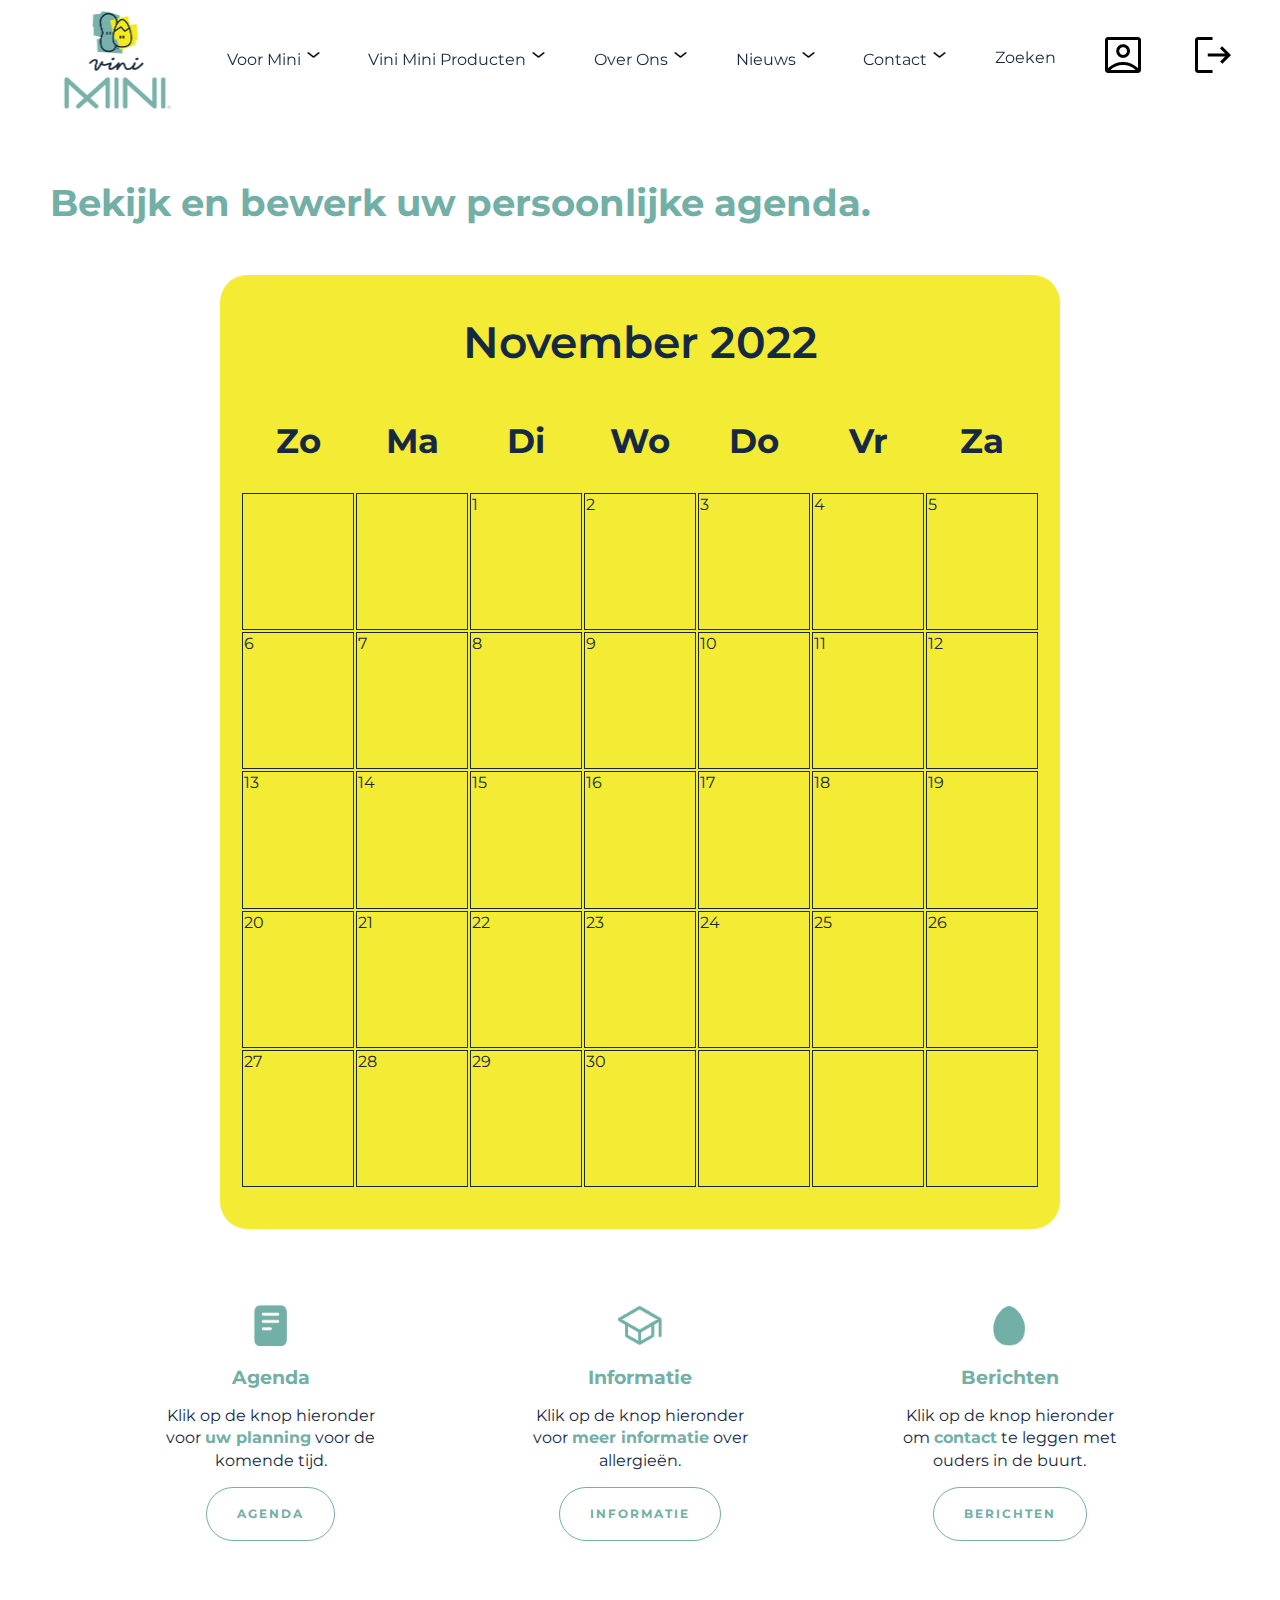
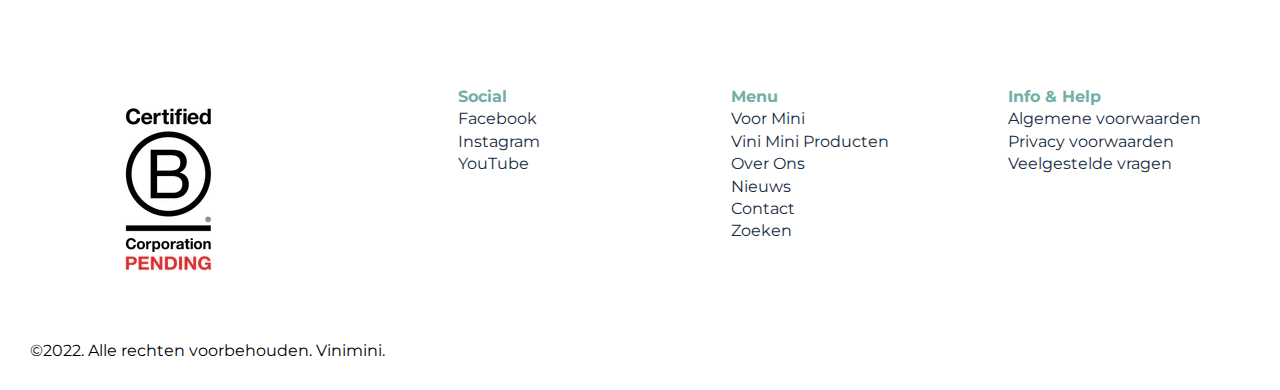
==== agenda.html @ 2e6f6006 "pagina's aan elkaar gelinkt" ====
<!DOCTYPE html>
<html lang="en">
<head>
    <meta charset="UTF-8">
    <meta name="viewport" content="width=device-width, initial-scale=1.0">
    <link rel="preconnect" href="https://fonts.googleapis.com">
    <link rel="preconnect" href="https://fonts.gstatic.com" crossorigin>
    <link href="https://fonts.googleapis.com/css2?family=Montserrat:wght@500&display=swap" rel="stylesheet">
    <link rel="stylesheet" href="styles/style.css">
    <title>Vini Mini Persoonlijke Omgeving</title>
</head>
<body>
    <header>
            <nav>
                <ul>
                    <li><a href=""><img class="shopping-cart" alt="winkelwagen" src="assets/winkelwagen.png"></a></li>
                    <li><a href="index.html"><img class="Logo-ViniMini" alt="Logo-ViniMini" src="assets/LogoViniMini.webp"></a></li>
                    <li><a href=""><img src="assets/account.png" alt="account"></a></li>
                    <li><a href=""><img src="assets/logout.png" alt="uitloggen"></a></li>
                    <li><a href="">Voor Mini<img alt="uitklap-menu" class="nav-arrow"src="assets/pijltje.webp"></a></li>
                    <li><a href="">Vini Mini Producten<img alt="uitklap-menu" class="nav-arrow"src="assets/pijltje.webp"></a></li>
                    <li><a href="">Over Ons<img alt="uitklap-menu" class="nav-arrow"src="assets/pijltje.webp"></a></li>
                    <li><a href="">Nieuws<img alt="uitklap-menu" class="nav-arrow"src="assets/pijltje.webp"></a></li>
                    <li><a href="">Contact<img alt="uitklap-menu" class="nav-arrow"src="assets/pijltje.webp"></a></li>
                    <li><a href="">Zoeken</a></li>
                    <li><a href=""><img alt="account" src="assets/account.png"></a></li>
                    <li><a href=""><img alt="uitloggen" src="assets/logout.png"></a></li>
                </ul>
            </nav>
            
    </header>
    <main>
    <div id="desktop-welcome-agenda">    
        <h1 class="welcome-message-agenda">Bekijk en bewerk uw persoonlijke agenda.</h1>
    </div>  

    <!-- Kalender -->
    <div class="flexbox-calender">
    <section class="calender">
        <h2 class="month">November 2022</h2>
        <table>
            <tr>
                <th>Zo</th>
                <th>Ma</th>
                <th>Di</th>
                <th>Wo</th>
                <th>Do</th>
                <th>Vr</th>
                <th>Za</th>
            </tr>
            <tr>
                <td></td>
                <td></td>
                <td>1</td>
                <td>2</td>
                <td>3</td>
                <td>4</td>
                <td>5</td>
            </tr>
            <tr>
                <td>6</td>
                <td>7</td>
                <td>8</td>
                <td>9</td>
                <td>10</td>
                <td>11</td>
                <td>12</td>
            </tr>
            <tr>
                <td>13</td>
                <td>14</td>
                <td>15</td>
                <td>16</td>
                <td>17</td>
                <td>18</td>
                <td>19</td>
            </tr>
            <tr>
                <td>20</td>
                <td>21</td>
                <td>22</td>
                <td>23</td>
                <td>24</td>
                <td>25</td>
                <td>26</td>
            </tr>
            <tr>
                <td>27</td>
                <td>28</td>
                <td>29</td>
                <td>30</td>
                <td></td>
                <td></td>
                <td></td>
            </tr>
        </table>


        <!-- <ul>
            <li>Geef vandaag pindapoeder aan uw kind.</li>
        </ul> -->
    </section>
    </div>
    
    
       <!--informatieknoppen  -->
        <section class="buttons">
            <ul class="flex-lists">
                <li><img alt="afbeelding-kalender" class="img-info" src="assets/Kalender.png"></li>
                <li><h3>Agenda</h3></li>
                <li class="description">Klik op de knop hieronder voor <strong>uw planning</strong> voor de komende tijd.</li>
                <li><button onclick="window.location.href='agenda.html';">AGENDA</button></li>
            </ul>
            <ul class="flex-lists">
                <li><img alt="afbeelding-afstudeerhoedje" class="img-info" src="assets/Informatie.png"></li>
                <li><h3>Informatie</h3></li>
                <li class="description">Klik op de knop hieronder voor <strong>meer informatie</strong> over allergieën.</li>
                <li><button>INFORMATIE</button></li>
            </ul>
            <ul class="flex-lists">
                <li><img alt="afbeelding-ei" class="img-info" src="assets/ei.png"></li>
                <li><h3>Berichten</h3></li>
                <li class="description">Klik op de knop hieronder om <strong>contact</strong> te leggen met ouders in de buurt.</li>
                <li><button>BERICHTEN</button></li>
            </ul>
        </section>
    </main>
    <footer>
    <div id="footer-flexbox">   
        <img alt="Certified-B-Corporation-Pending" id="certified-B" src="assets/Certified_B_Corporation_PENDING-MED_120x200.webp">
        <!-- Al deze listitems moeten nog links worden -->
        <ul class="footer-ul">
            <li><h4>Social</h4></li>
            <li>Facebook</li>
            <li>Instagram</li>
            <li>YouTube</li>
        </ul>
        <ul class="footer-ul">
            <li><h4>Menu</h4></li>
            <li>Voor Mini</li>
            <li>Vini Mini Producten</li>
            <li>Over Ons</li>
            <li>Nieuws</li>
            <li>Contact</li>
            <li>Zoeken</li>
        </ul>
        <ul class="footer-ul">
            <li><h4>Info & Help</h4></li>
            <li>Algemene voorwaarden</li>
            <li>Privacy voorwaarden</li>
            <li>Veelgestelde vragen</li>
        </ul>
    </div> 
        <p>&copy;2022. Alle rechten voorbehouden. Vinimini.</p>
    </footer>
</body>

</html>
---- styles/style.css ----
* {
    box-sizing: border-box;
    font-family: Montserrat,sans-serif;
    margin:0px;
}
:root{
    --lichtblauw:#72AFA6;
    --donkerblauw:#152a42;
    --geel:#F4EB34;
}

/* header */
nav {
    position:fixed;
    width:100%;
    height:120px;
    background: rgba(255, 255, 255, 0.97);
    top:0px;
    left:0px; 
    z-index:1;
}
nav a{
    text-decoration: none;
}
.Logo-ViniMini {
    width:141.5px;
    height:100px;
    margin-top:10px;
}
.shopping-cart{
    width:45px;
}

/* Navigatie */
nav ul li:nth-child(4){
    display:none;
}
nav ul li:nth-child(5){
    display:none;
}
nav ul li:nth-child(6){
    display:none;
}
nav ul li:nth-child(7){
    display:none;
}
nav ul li:nth-child(8){
    display:none;
}
nav ul li:nth-child(9){
    display:none;
}
nav ul li:nth-child(10){
    display:none;
}
nav ul li:nth-child(11){
    display:none;
}
nav > ul {
    list-style: none;
    display:flex;
    justify-content: space-evenly;
    align-items: center;
    margin-left:-40px;  
}

/* welkomstbericht index*/
h1 {
    font-family: Montserrat;
    font-size: 2.3em;
    font-weight: 700;
    color: var(--lichtblauw);
}
.welcome-message{
    position:relative;
    margin-top: 150px;
}

/* welkomstbericht agenda*/

.welcome-message-agenda{
    position:relative;
    margin-top: 150px;
}

/* notificatieblok */
h2{
    font-family: Montserrat;
    font-size: 1.4em;
    font-weight: 600;
    color: var(--donkerblauw);
}
li{
    font-family: Montserrat;
    font-size: 1em;
    font-weight: 400;
    color: var(--donkerblauw);
    line-height: 1.4em;
}
main{
    margin: 20px;
}
.notification{
    width: 100%;
    height: 200px;
    border-radius:27.5px;
    margin-top: 20px;
    margin-bottom:60px;
    background-color: var(--geel);
    display:flex;
    flex-direction:column;
    row-gap: 35px
}

.notification > h2{
    margin-top:30px;
    margin-left: 15px;
}

/* kalender */

.calender{
    background-color: var(--geel);
    border-radius:27.5px;
    margin-top:20px;
    margin-bottom:20px;
    padding: 10px;
    display:flex;
    flex-direction:column;
    align-items:center; 
}
.month{
    color:var(--donkerblauw);
    font-size:24px;
    margin:0px;
}
th{
    font-size: 16px;
    color:var(--donkerblauw);
    width: 50px;
    height:50px;
}
td{
    vertical-align: text-top;
    color:var(--donkerblauw);
}

.calender > table{
    width:270px;
    height:270px;
    margin-bottom:20px;
}
tr > td {
    border:1px solid var(--donkerblauw);;
}

/* buttons/links */

h3{
   color: var(--lichtblauw);
}
.flex-lists{
    text-align:center;
}
.description{
    max-width: 238px;
    margin:auto;
}
.buttons{
    margin-bottom: 130px;
}
.buttons > ul{
    list-style: none;
    margin-left:-40px;
    margin-top:10px;
}
.img-info{
    /* width:42px; */
    height:42px;
}
.buttons > ul > li{
    margin-top:15px;
    margin-bottom:15px;
}
/* de woorden in strong moeten linkjes worden */
strong{
    color: var(--lichtblauw);
}
button{
    border: 1px solid #72afa6;
    background-color: white;
    display:flex;
    justify-content:center;
    font-weight: 700;
    border-radius: 27.5px;
    color:var(--lichtblauw);
    letter-spacing: 2px;
    font-size: 12px;
    line-height: 22px;
    padding: 15px 30px;
    margin:auto;
}
button:hover{
    background-color:var(--lichtblauw);
    color:white;
}
/* button kleur is niet accessible */

/* footer */

h4{
    color: var(--lichtblauw);
}
#certified-B{
    padding:0px 30px;
    margin-right: 80px;
    margin-bottom: 25px;
}
.footer-ul{
    list-style: none;
    min-width: 195px;
    margin-bottom: 25px;
}
footer > p{
    padding: 30px;
}

@media screen and (min-width: 845px){

   /* Infobuttons */
    .buttons{
        display:flex;
        justify-content: space-evenly;
     }

    /* footer */
     #footer-flexbox{
        display: flex;
        justify-content: space-evenly;
    } 

    /* kalender */

.flexbox-calender{
    display:flex;
    flex-direction:column;
    align-items:center;
    
}
.calender{
    background-color: var(--geel);
    border-radius:27.5px;
    margin-top:50px;
    margin-bottom:50px;
    padding: 20px;
}
.month{
    color:var(--donkerblauw);
    font-size:44px;
    margin:20px;
}
th{
    font-size: 34px;
    color:var(--donkerblauw);
    width: 100px;
    height:100px;
}
td{
    vertical-align: text-top;
    color:var(--donkerblauw);
}
td:hover{
    background-color: #FAF6A8;
    cursor:crosshair;
}

.calender > table{
    width:800px;
    height:800px;
    margin-bottom:20px;
    /* border:1px solid var(--donkerblauw);; */
}
tr > td {
    border:1px solid var(--donkerblauw);;
}
}  

@media screen and (min-width: 975px){
    
    /* header */
nav > ul > li > a{
    color:var(--donkerblauw);
}

/* Navigatie */
.nav-arrow{
    width:25px;
    height:19.2px;
}
nav ul li:nth-child(1){
    display:none;
}
nav ul li:nth-child(3){
    display:none;
}
nav ul li:nth-child(4){
    display:none;
}
nav ul li:nth-child(5){
    display:block;
}
nav ul li:nth-child(6){
    display:block;
}
nav ul li:nth-child(7){
    display:block;
}
nav ul li:nth-child(8){
    display:block;
}
nav ul li:nth-child(9){
    display:block;
}
nav ul li:nth-child(10){
    display:block;
}
nav ul li:nth-child(11){
    display:block;
}
nav ul li:nth-child(12){
    display:block;
}

/* welkomstbericht index*/
#desktop-welcome{
    display:flex;
    margin-top: 180px;
}
.welcome-message{
    position:relative;
    margin-top: 0px;
    margin-left: 30px;
    width:50%;
}

/* welkomstbericht agenda*/

#desktop-welcome-agenda{
    display:flex;
    margin-top: 180px;
}
.welcome-message-agenda{
    position:relative;
    margin-top: 0px;
    margin-left: 30px;
    width:100%;
}

/* notificatieblok */

.notification{
    width: 50%;
    height: 200px;
    border-radius:27.5px;
    margin-top: 0px;
    margin-bottom:60px;
    background-color: var(--geel);
    display:flex;
    flex-direction:column;
    row-gap: 35px
}
}
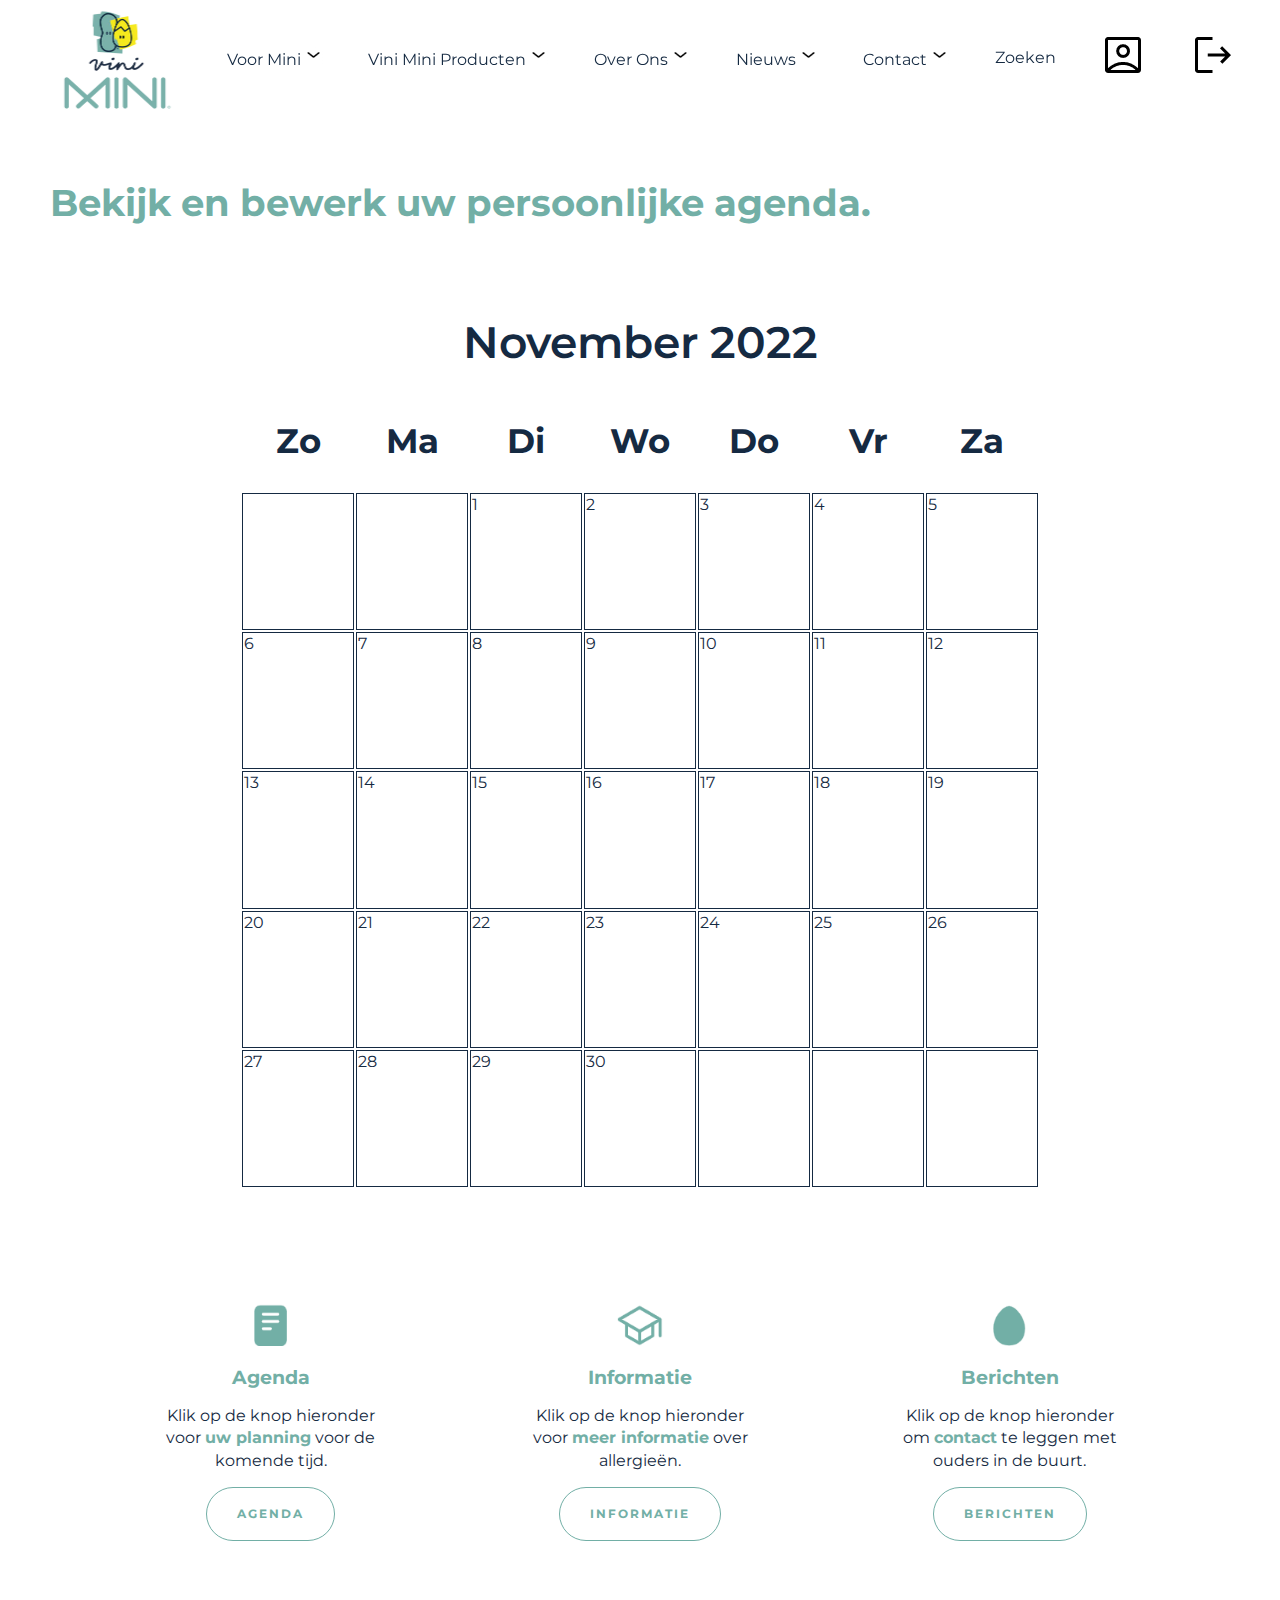
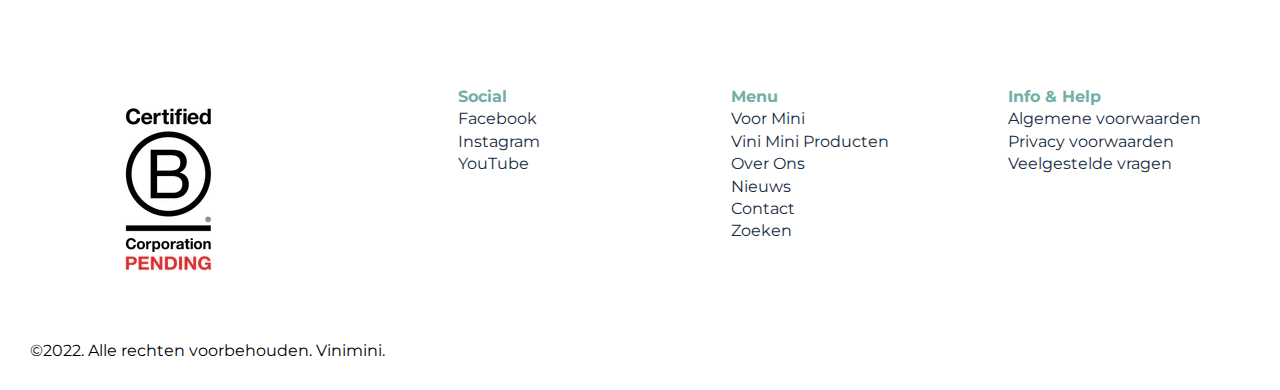
==== commit 81128034: "lang 'en', transition-duration" ====
--- a/agenda.html
+++ b/agenda.html
@@ -1,5 +1,5 @@
 <!DOCTYPE html>
-<html lang="en">
+<html lang="nl">
 <head>
     <meta charset="UTF-8">
     <meta name="viewport" content="width=device-width, initial-scale=1.0">
--- a/styles/style.css
+++ b/styles/style.css
@@ -120,7 +120,7 @@
 /* kalender */
 
 .calender{
-    background-color: var(--geel);
+    background-color: white;
     border-radius:27.5px;
     margin-top:20px;
     margin-bottom:20px;
@@ -199,6 +199,7 @@
     line-height: 22px;
     padding: 15px 30px;
     margin:auto;
+    transition-duration: 300ms;
 }
 button:hover{
     background-color:var(--lichtblauw);
@@ -248,7 +249,7 @@
     
 }
 .calender{
-    background-color: var(--geel);
+    background-color: white;
     border-radius:27.5px;
     margin-top:50px;
     margin-bottom:50px;
@@ -256,6 +257,7 @@
 }
 .month{
     color:var(--donkerblauw);
+    /* background-color: var(--lichtblauw); */
     font-size:44px;
     margin:20px;
 }
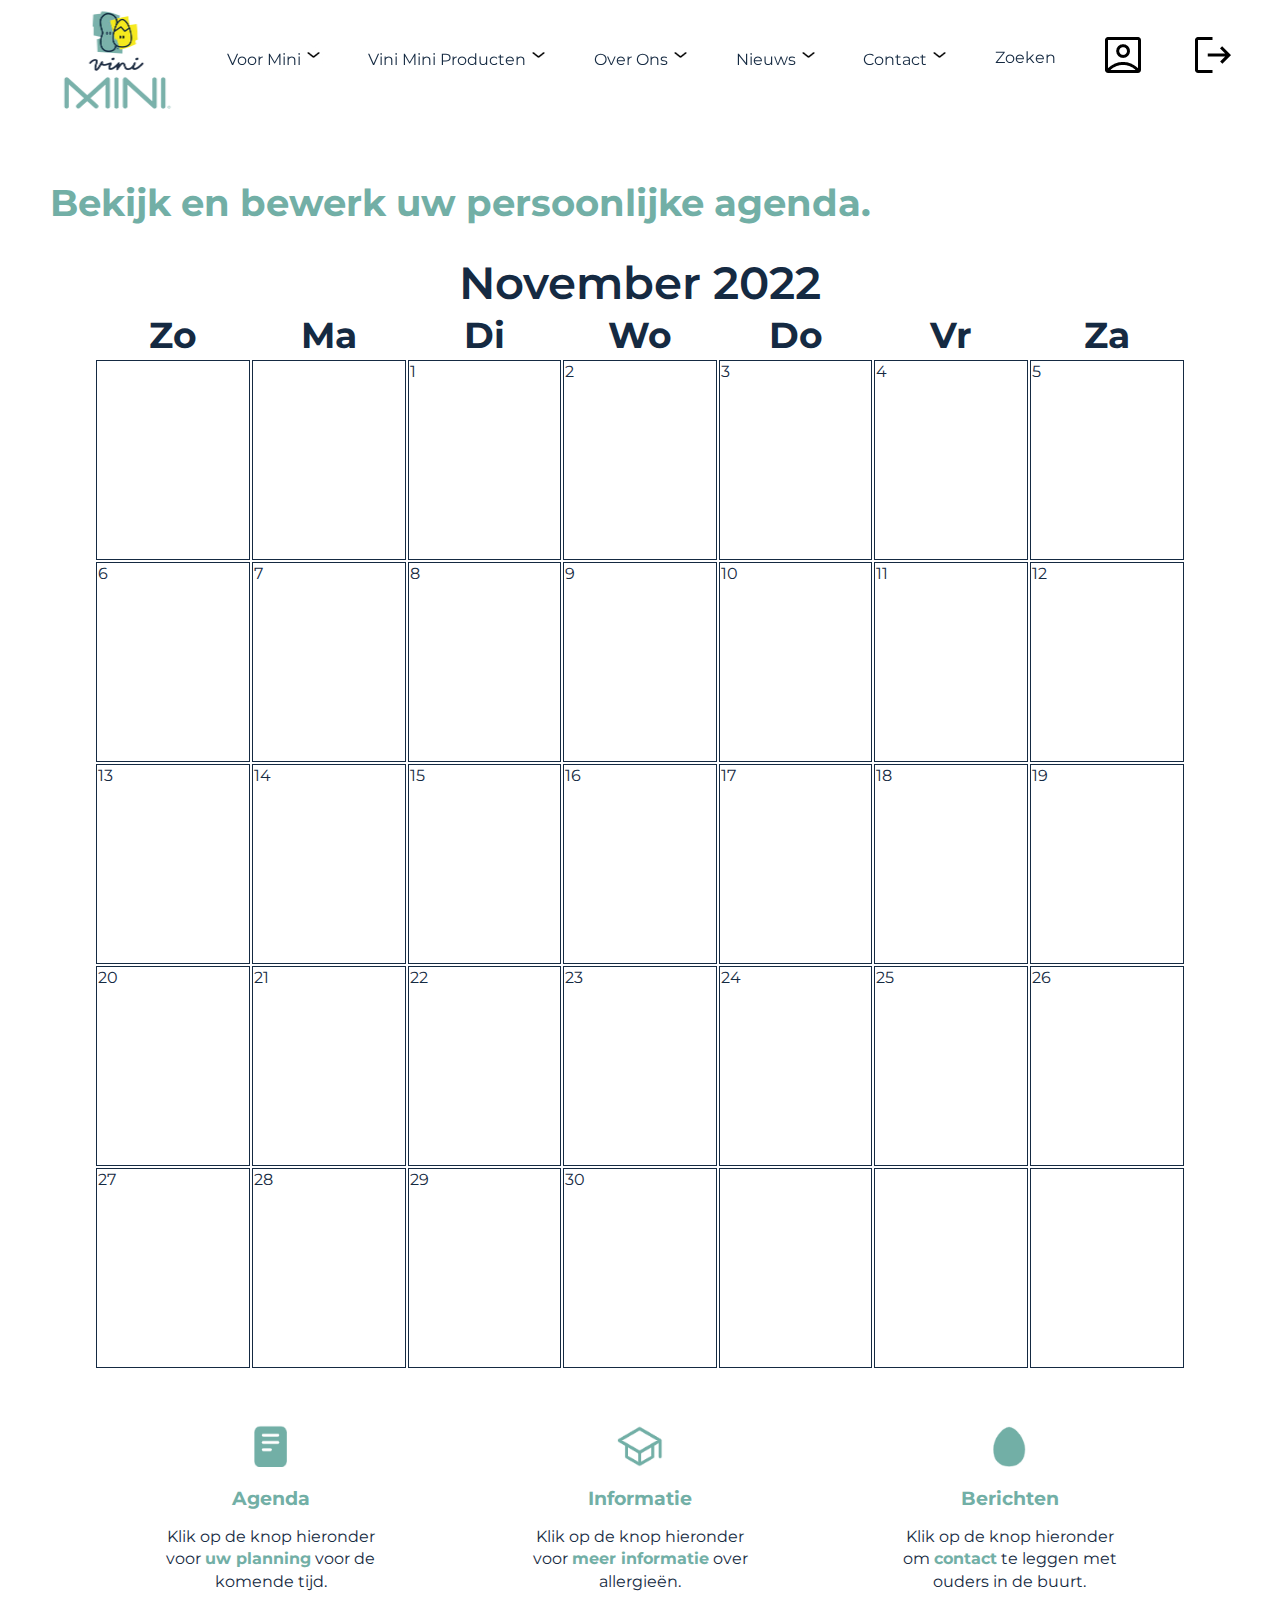
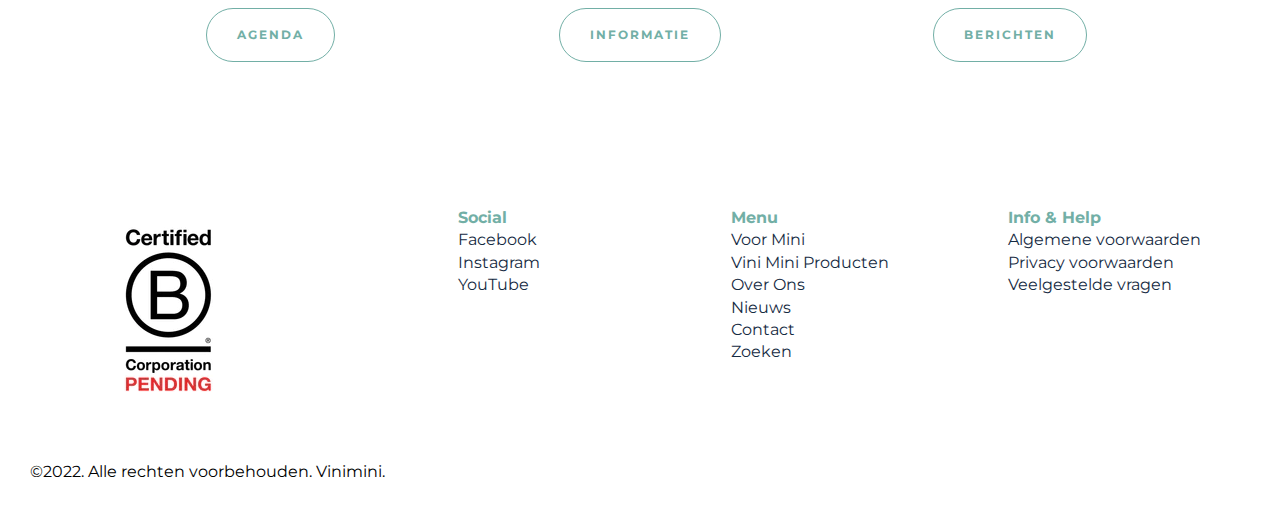
==== commit 7de6f98c: "kalender responsive" ====
--- a/agenda.html
+++ b/agenda.html
@@ -35,7 +35,7 @@
     </div>  
 
     <!-- Kalender -->
-    <div class="flexbox-calender">
+    <!-- <div class="flexbox-calender"> -->
     <section class="calender">
         <h2 class="month">November 2022</h2>
         <table>
@@ -100,7 +100,7 @@
             <li>Geef vandaag pindapoeder aan uw kind.</li>
         </ul> -->
     </section>
-    </div>
+    <!-- </div> -->
     
     
        <!--informatieknoppen  -->
--- a/styles/style.css
+++ b/styles/style.css
@@ -120,6 +120,31 @@
 /* kalender */
 
 .calender{
+    display:flex;
+    flex-direction:column;
+    align-items:center;
+}
+.month{
+    color:var(--donkerblauw);
+    font-size:38px;
+    margin:0px;
+}
+th{
+    font-size: 16px;
+    color:var(--donkerblauw);
+    min-width: 40px;  
+}
+td{
+    /* vertical-align: text-top; */
+    color:var(--donkerblauw);
+    width:50px;
+    height:50px;
+    text-align:center;
+}
+tr > td {
+    border:1px solid var(--donkerblauw);;
+} 
+/* .calender{
     background-color: white;
     border-radius:27.5px;
     margin-top:20px;
@@ -137,13 +162,9 @@
 th{
     font-size: 16px;
     color:var(--donkerblauw);
-    width: 50px;
-    height:50px;
-}
-td{
-    vertical-align: text-top;
-    color:var(--donkerblauw);
-}
+    min-width: 12vw;  
+}
+
 
 .calender > table{
     width:270px;
@@ -152,7 +173,7 @@
 }
 tr > td {
     border:1px solid var(--donkerblauw);;
-}
+} */
 
 /* buttons/links */
 
@@ -226,6 +247,49 @@
     padding: 30px;
 }
 
+@media screen and (min-width: 750px){
+
+    /* kalender */
+
+    .calender{
+        background-color: white;
+        border-radius:27.5px;
+        margin-top:20px;
+        margin-bottom:20px;
+        padding: 10px;
+        display:flex;
+        flex-direction:column;
+        align-items:center; 
+    }
+    .month{
+        color:var(--donkerblauw);
+        font-size:45px;
+        margin:0px;
+    }
+    th{
+        font-size: 36px;
+        color:var(--donkerblauw);
+        min-width: 12vw;  
+    }
+    td{
+        vertical-align: text-top;
+        text-align:left;
+        color:var(--donkerblauw);
+        height:200px;
+    }
+    /* .calender > table{
+        width:270px;
+        height:270px;
+        margin-bottom:20px;
+    } */
+    tr > td {
+        border:1px solid var(--donkerblauw);
+    }
+    td:hover{
+        background-color: var(--geel);
+    }
+}
+
 @media screen and (min-width: 845px){
 
    /* Infobuttons */
@@ -239,52 +303,6 @@
         display: flex;
         justify-content: space-evenly;
     } 
-
-    /* kalender */
-
-.flexbox-calender{
-    display:flex;
-    flex-direction:column;
-    align-items:center;
-    
-}
-.calender{
-    background-color: white;
-    border-radius:27.5px;
-    margin-top:50px;
-    margin-bottom:50px;
-    padding: 20px;
-}
-.month{
-    color:var(--donkerblauw);
-    /* background-color: var(--lichtblauw); */
-    font-size:44px;
-    margin:20px;
-}
-th{
-    font-size: 34px;
-    color:var(--donkerblauw);
-    width: 100px;
-    height:100px;
-}
-td{
-    vertical-align: text-top;
-    color:var(--donkerblauw);
-}
-td:hover{
-    background-color: #FAF6A8;
-    cursor:crosshair;
-}
-
-.calender > table{
-    width:800px;
-    height:800px;
-    margin-bottom:20px;
-    /* border:1px solid var(--donkerblauw);; */
-}
-tr > td {
-    border:1px solid var(--donkerblauw);;
-}
 }  
 
 @media screen and (min-width: 975px){
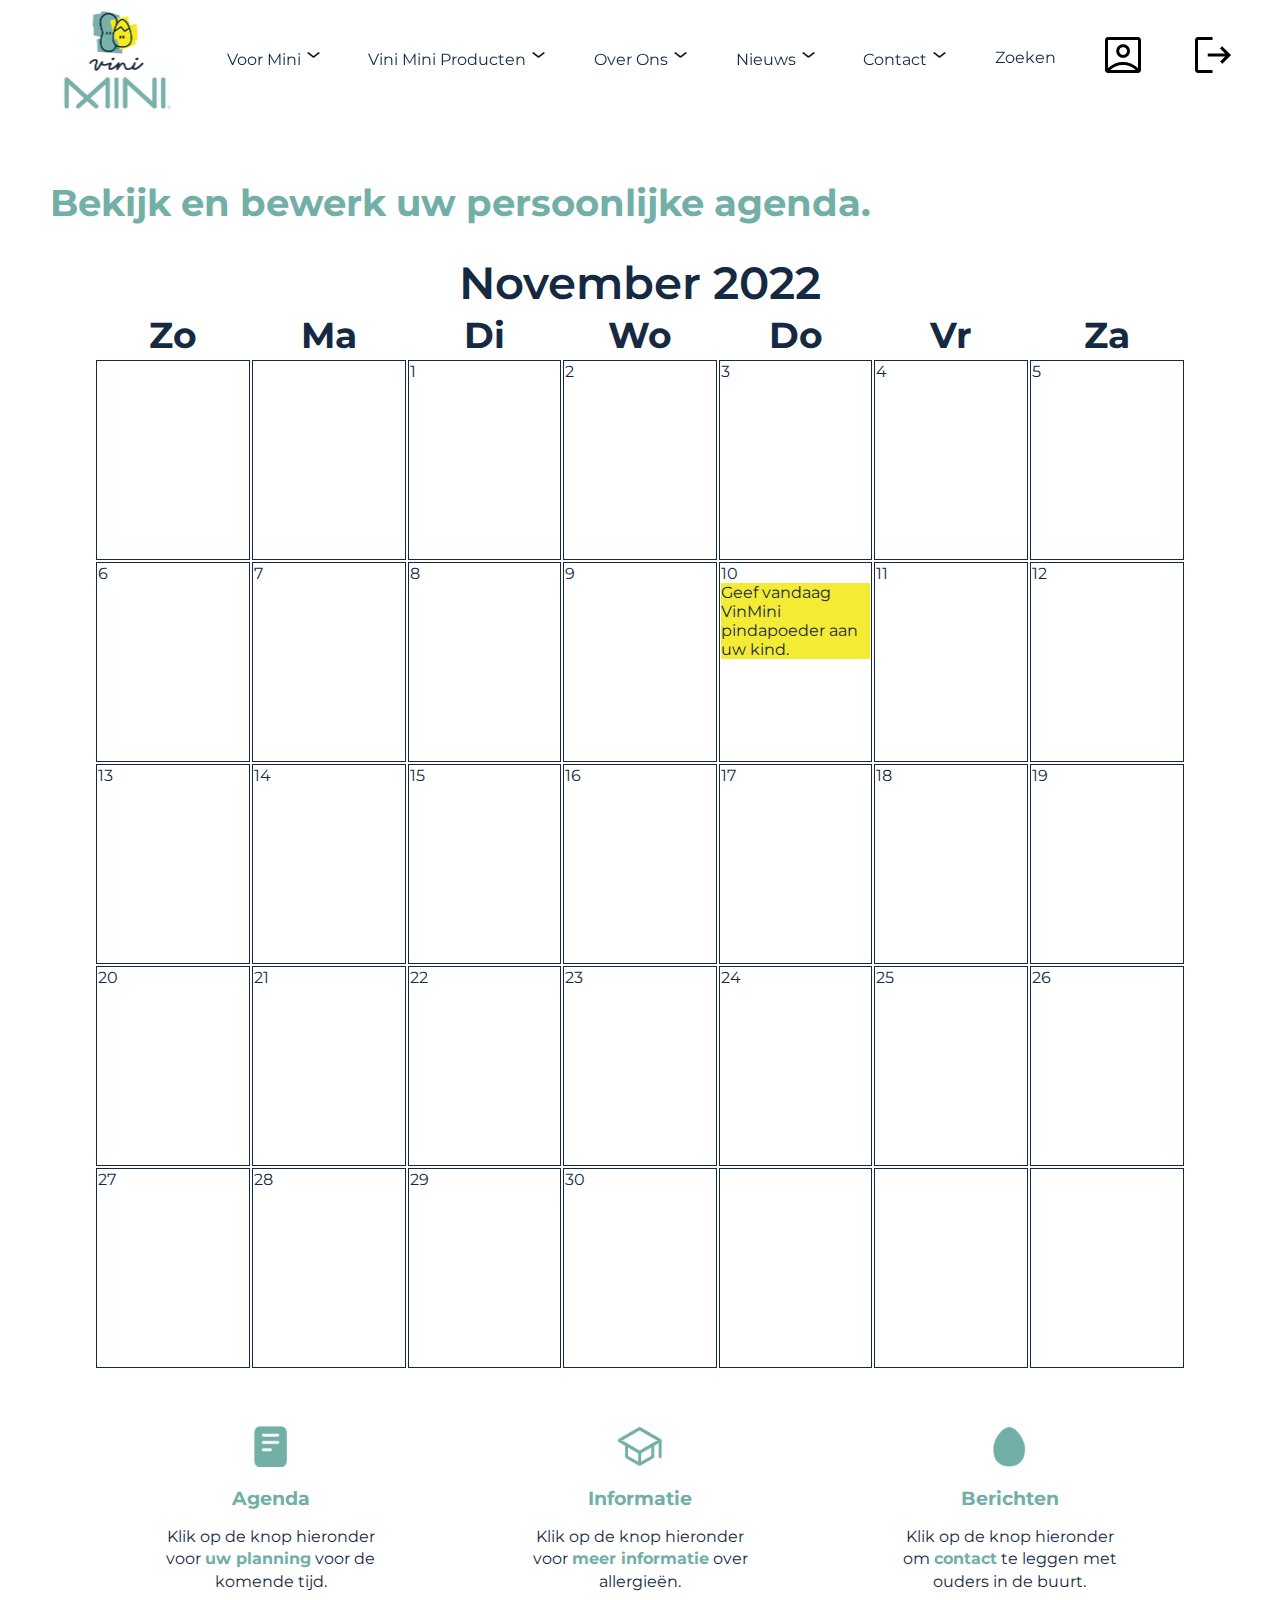
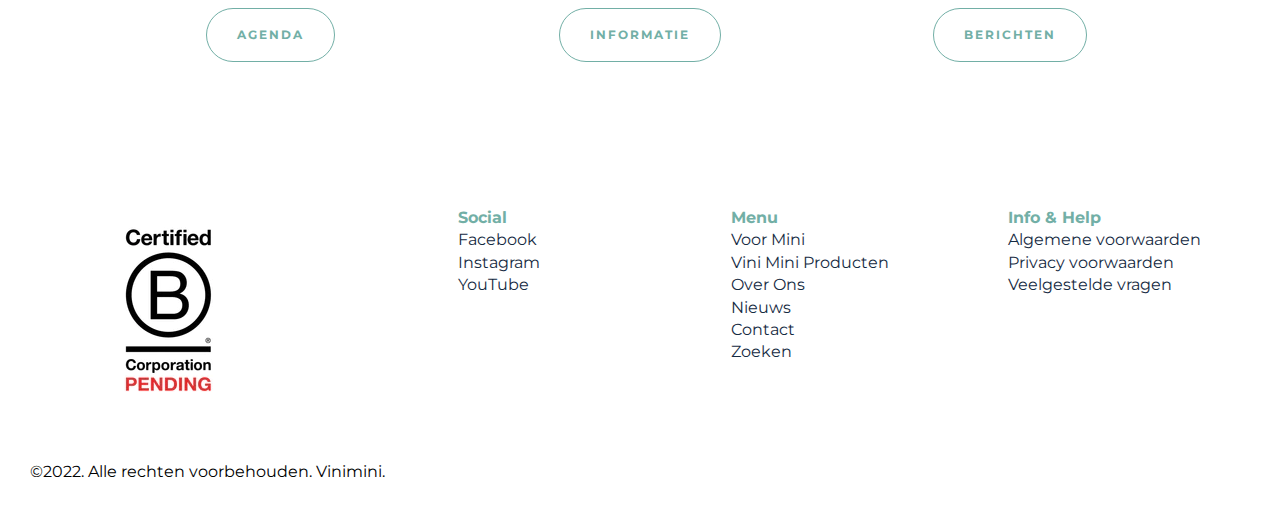
==== commit 15e2fb1d: "kalender event" ====
--- a/agenda.html
+++ b/agenda.html
@@ -35,7 +35,6 @@
     </div>  
 
     <!-- Kalender -->
-    <!-- <div class="flexbox-calender"> -->
     <section class="calender">
         <h2 class="month">November 2022</h2>
         <table>
@@ -62,7 +61,7 @@
                 <td>7</td>
                 <td>8</td>
                 <td>9</td>
-                <td>10</td>
+                <td>10<p>Geef vandaag VinMini pindapoeder aan uw kind.</p></td>
                 <td>11</td>
                 <td>12</td>
             </tr>
@@ -94,13 +93,8 @@
                 <td></td>
             </tr>
         </table>
-
-
-        <!-- <ul>
-            <li>Geef vandaag pindapoeder aan uw kind.</li>
-        </ul> -->
     </section>
-    <!-- </div> -->
+    
     
     
        <!--informatieknoppen  -->
--- a/styles/style.css
+++ b/styles/style.css
@@ -135,7 +135,6 @@
     min-width: 40px;  
 }
 td{
-    /* vertical-align: text-top; */
     color:var(--donkerblauw);
     width:50px;
     height:50px;
@@ -144,36 +143,9 @@
 tr > td {
     border:1px solid var(--donkerblauw);;
 } 
-/* .calender{
-    background-color: white;
-    border-radius:27.5px;
-    margin-top:20px;
-    margin-bottom:20px;
-    padding: 10px;
-    display:flex;
-    flex-direction:column;
-    align-items:center; 
-}
-.month{
-    color:var(--donkerblauw);
-    font-size:24px;
-    margin:0px;
-}
-th{
-    font-size: 16px;
-    color:var(--donkerblauw);
-    min-width: 12vw;  
-}
-
-
-.calender > table{
-    width:270px;
-    height:270px;
-    margin-bottom:20px;
-}
-tr > td {
-    border:1px solid var(--donkerblauw);;
-} */
+td > p{
+    display:none;
+}
 
 /* buttons/links */
 
@@ -288,6 +260,10 @@
     td:hover{
         background-color: var(--geel);
     }
+    td > p{
+        display:block;
+        background-color: var(--geel);
+    }
 }
 
 @media screen and (min-width: 845px){
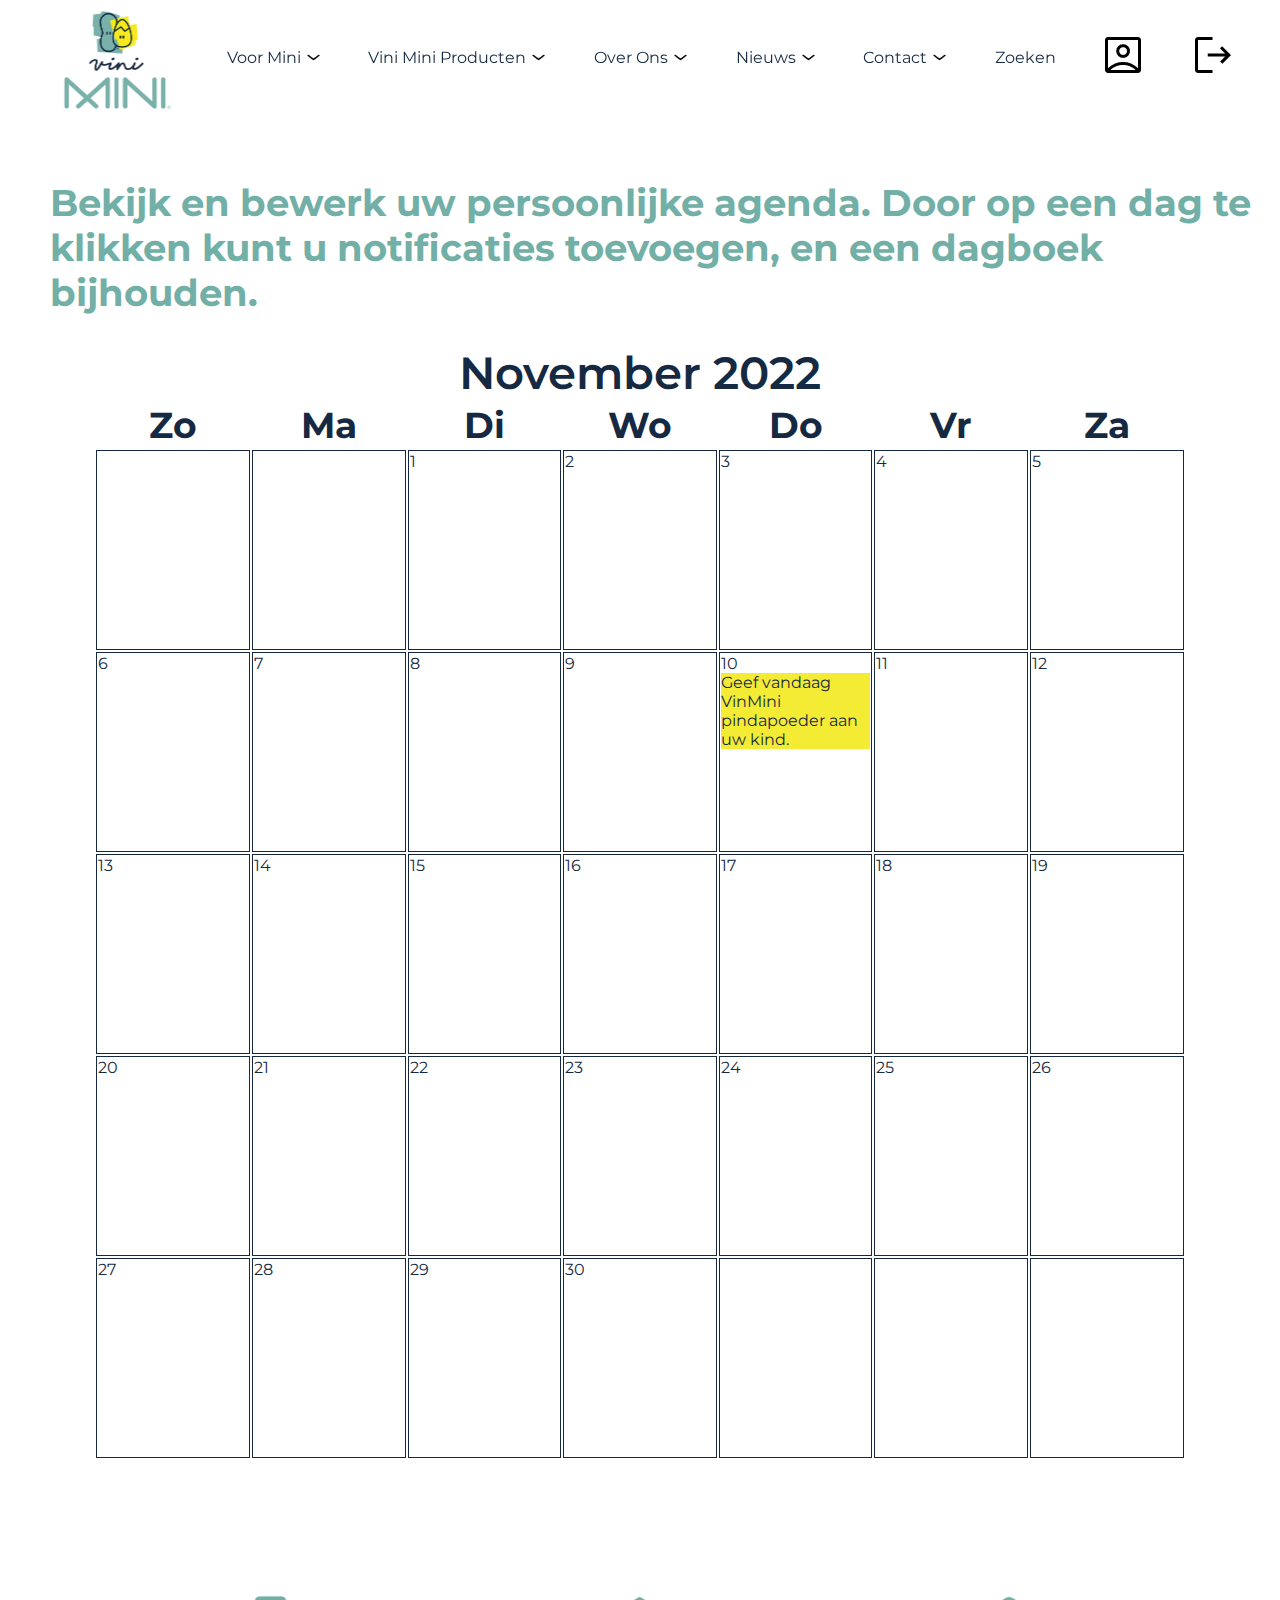
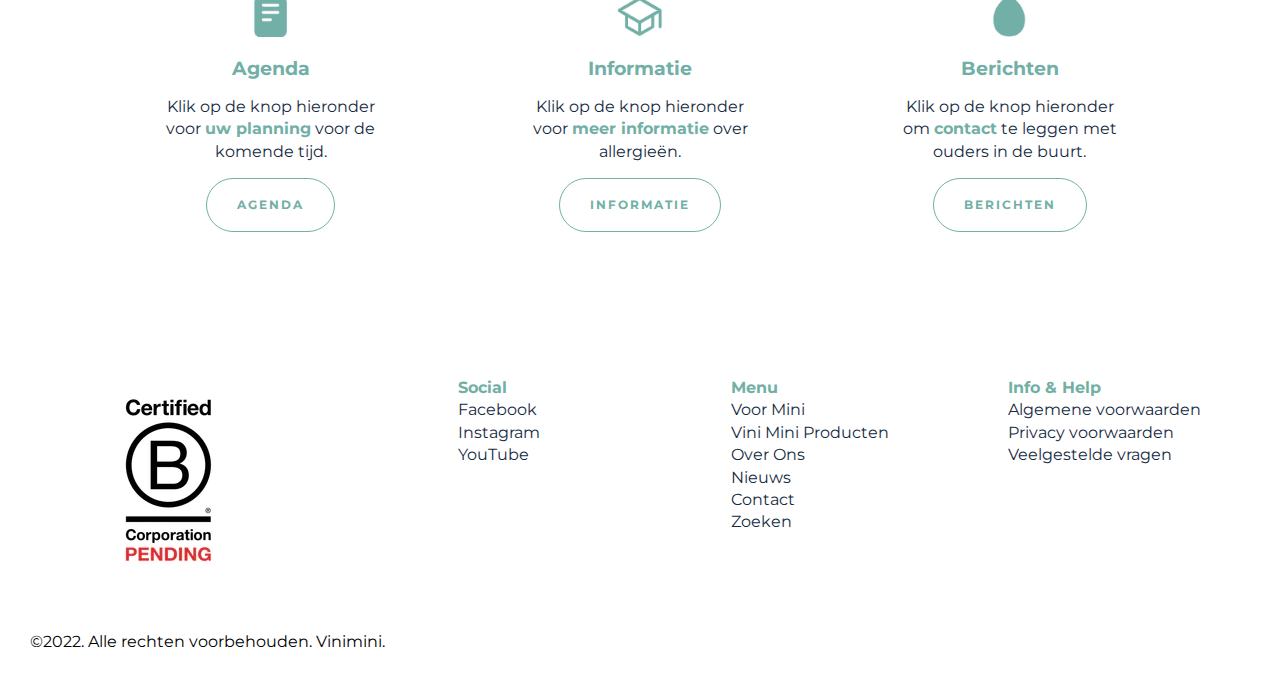
==== commit 45083f21: "toevoegingen en margin top" ====
--- a/agenda.html
+++ b/agenda.html
@@ -31,7 +31,7 @@
     </header>
     <main>
     <div id="desktop-welcome-agenda">    
-        <h1 class="welcome-message-agenda">Bekijk en bewerk uw persoonlijke agenda.</h1>
+        <h1 class="welcome-message-agenda">Bekijk en bewerk uw persoonlijke agenda. Door op een dag te klikken kunt u notificaties toevoegen, en een dagboek bijhouden.</h1>
     </div>  
 
     <!-- Kalender -->
--- a/styles/style.css
+++ b/styles/style.css
@@ -123,6 +123,7 @@
     display:flex;
     flex-direction:column;
     align-items:center;
+    margin-top:50px;
 }
 .month{
     color:var(--donkerblauw);
@@ -160,6 +161,7 @@
     margin:auto;
 }
 .buttons{
+    margin-top:100px;
     margin-bottom: 130px;
 }
 .buttons > ul{
@@ -257,9 +259,9 @@
     tr > td {
         border:1px solid var(--donkerblauw);
     }
-    td:hover{
+    /* td:hover{
         background-color: var(--geel);
-    }
+    } */
     td > p{
         display:block;
         background-color: var(--geel);
@@ -292,6 +294,7 @@
 .nav-arrow{
     width:25px;
     height:19.2px;
+    margin-bottom:-4px;
 }
 nav ul li:nth-child(1){
     display:none;
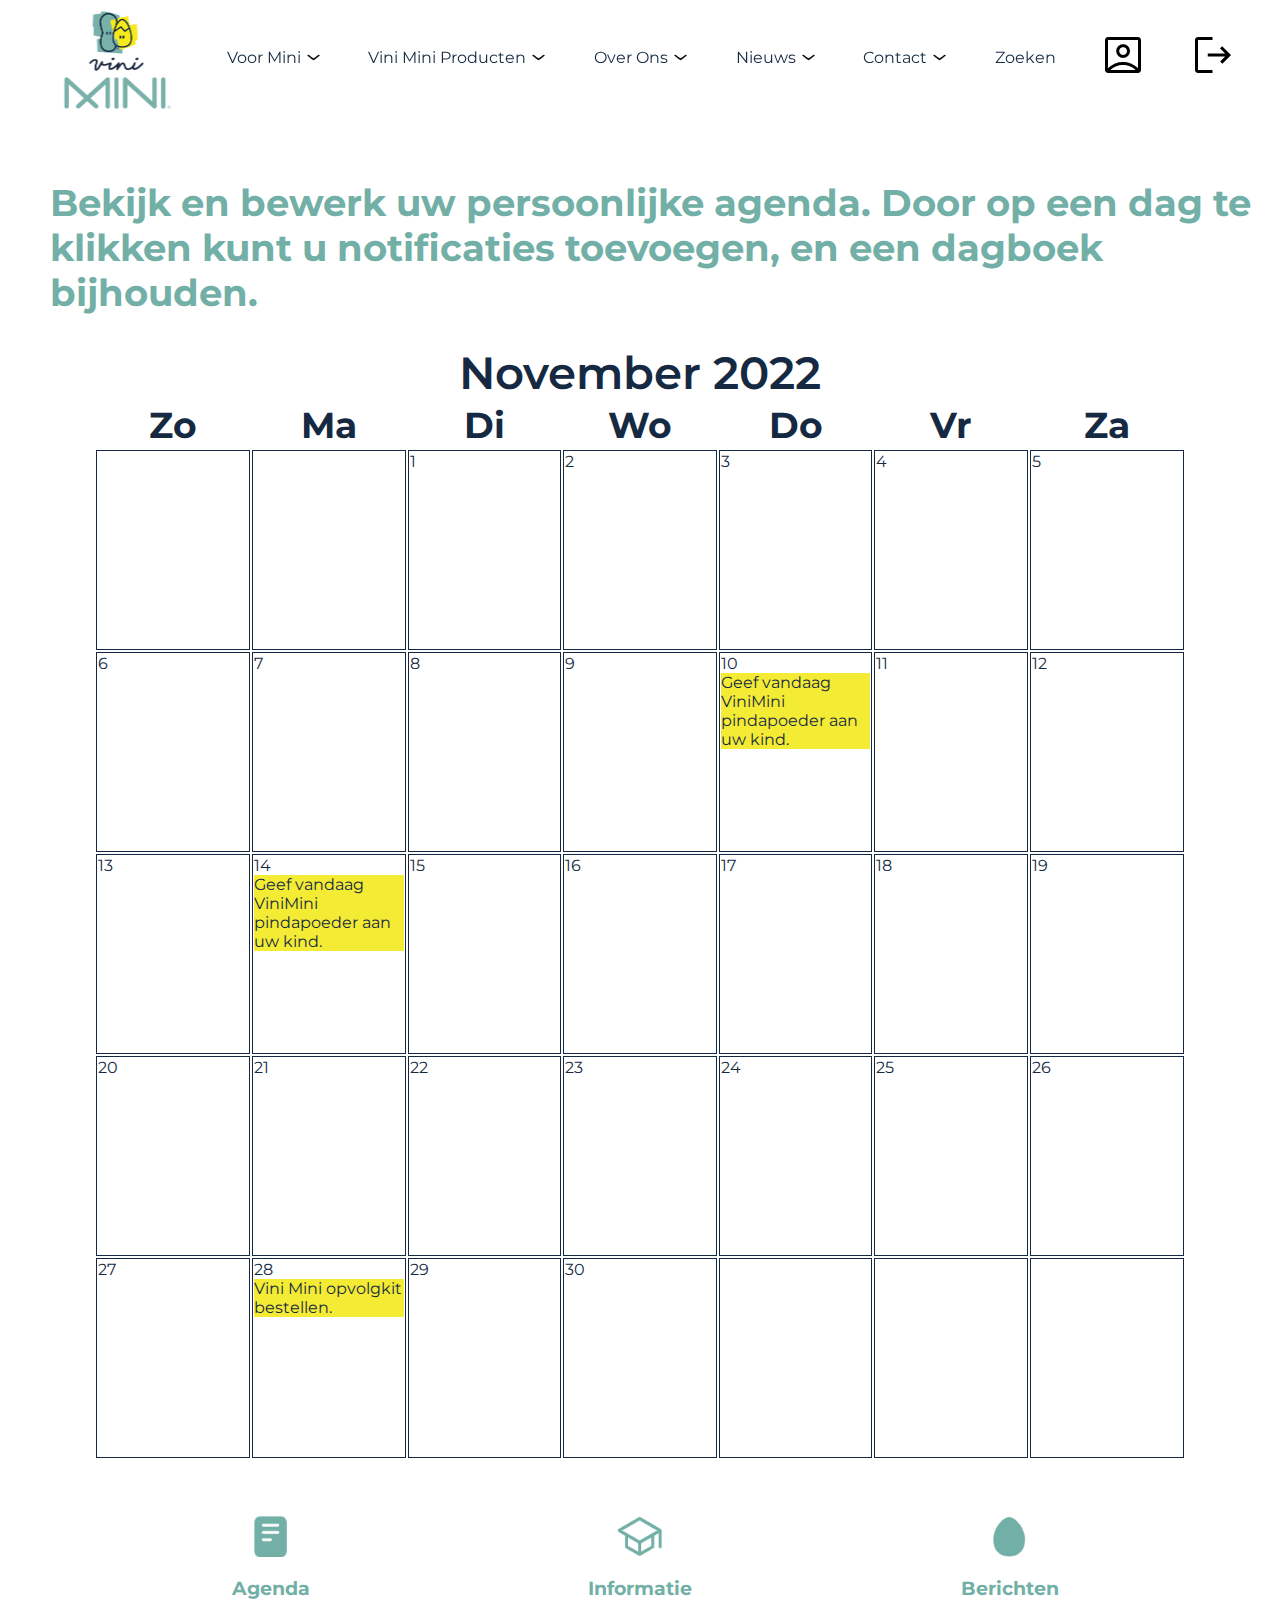
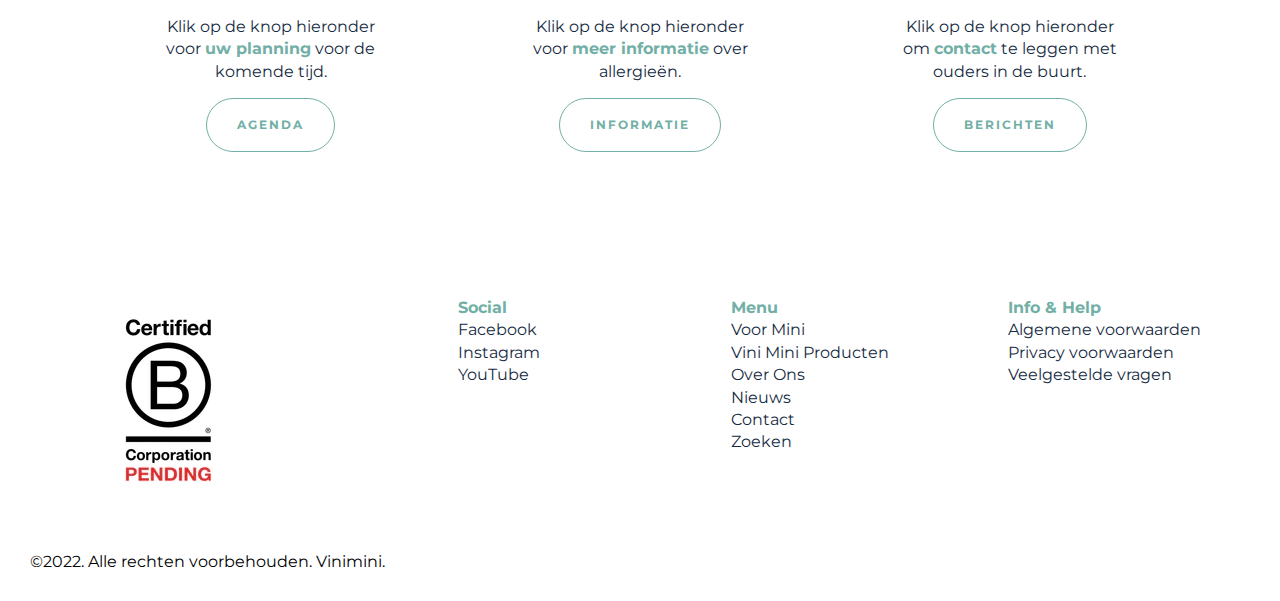
==== commit 4987350d: "toevoegingen" ====
--- a/agenda.html
+++ b/agenda.html
@@ -61,13 +61,13 @@
                 <td>7</td>
                 <td>8</td>
                 <td>9</td>
-                <td>10<p>Geef vandaag VinMini pindapoeder aan uw kind.</p></td>
+                <td>10<p>Geef vandaag ViniMini pindapoeder aan uw kind.</p></td>
                 <td>11</td>
                 <td>12</td>
             </tr>
             <tr>
                 <td>13</td>
-                <td>14</td>
+                <td>14<p>Geef vandaag ViniMini pindapoeder aan uw kind.</p></td>
                 <td>15</td>
                 <td>16</td>
                 <td>17</td>
@@ -85,7 +85,7 @@
             </tr>
             <tr>
                 <td>27</td>
-                <td>28</td>
+                <td>28<p>Vini Mini opvolgkit bestellen.</p></td>
                 <td>29</td>
                 <td>30</td>
                 <td></td>
--- a/styles/style.css
+++ b/styles/style.css
@@ -223,6 +223,12 @@
 
 @media screen and (min-width: 750px){
 
+
+    /* buttons */
+.buttons{
+    margin-top:0px;
+}
+
     /* kalender */
 
     .calender{
@@ -251,17 +257,10 @@
         color:var(--donkerblauw);
         height:200px;
     }
-    /* .calender > table{
-        width:270px;
-        height:270px;
-        margin-bottom:20px;
-    } */
+    
     tr > td {
         border:1px solid var(--donkerblauw);
     }
-    /* td:hover{
-        background-color: var(--geel);
-    } */
     td > p{
         display:block;
         background-color: var(--geel);
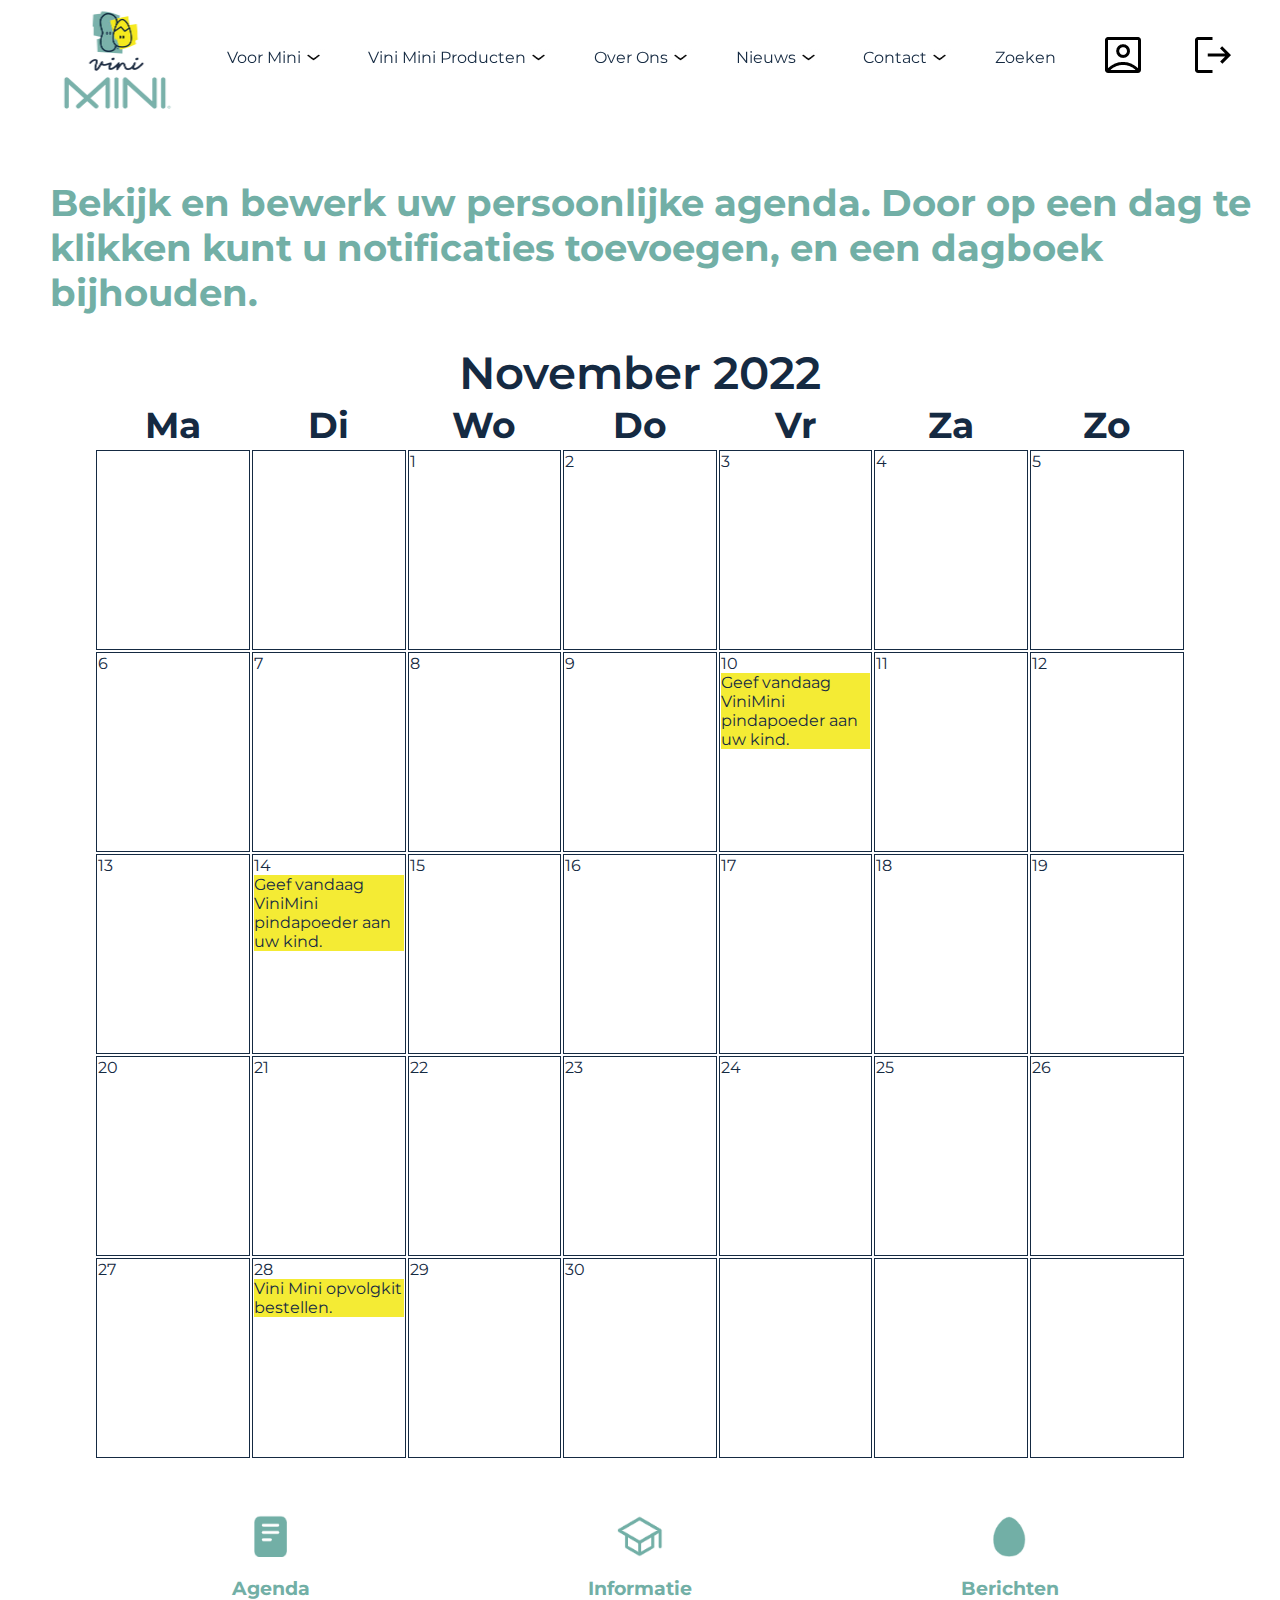
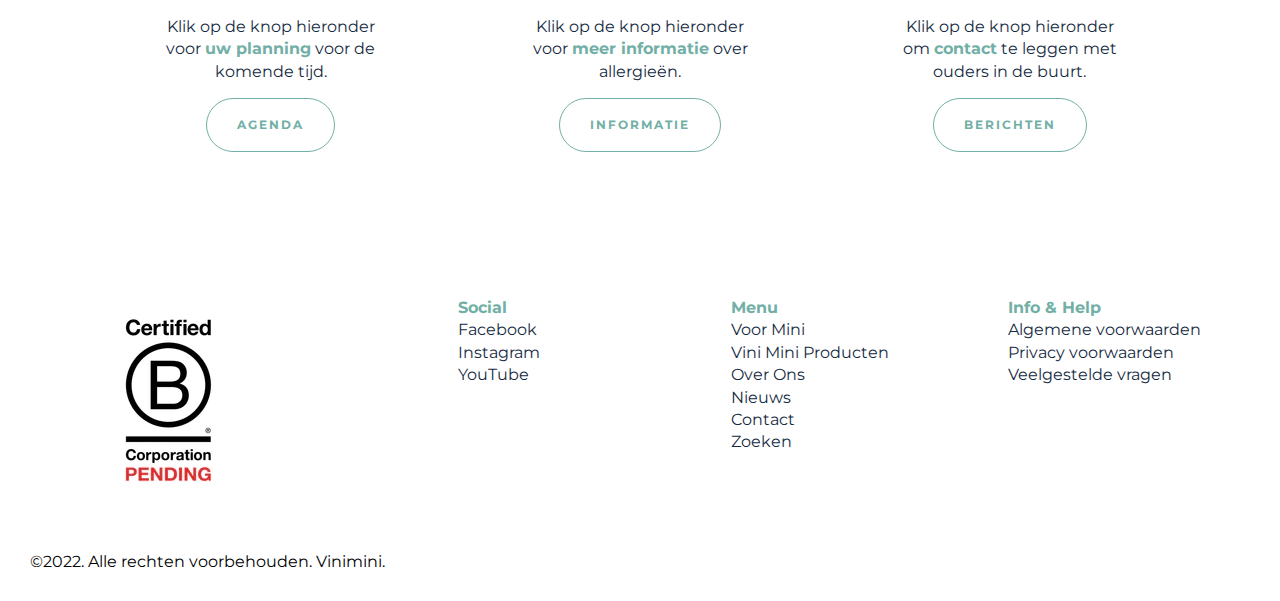
==== commit 3e5ef01a: "de weken op maandag laten beginnen" ====
--- a/agenda.html
+++ b/agenda.html
@@ -39,13 +39,13 @@
         <h2 class="month">November 2022</h2>
         <table>
             <tr>
-                <th>Zo</th>
                 <th>Ma</th>
                 <th>Di</th>
                 <th>Wo</th>
                 <th>Do</th>
                 <th>Vr</th>
                 <th>Za</th>
+                <th>Zo</th>
             </tr>
             <tr>
                 <td></td>
--- a/styles/style.css
+++ b/styles/style.css
@@ -273,6 +273,7 @@
     .buttons{
         display:flex;
         justify-content: space-evenly;
+        margin-top:0px;
      }
 
     /* footer */
@@ -367,4 +368,9 @@
     flex-direction:column;
     row-gap: 35px
 }
+
+/* knoppen */
+.buttons{
+    margin-top:0px;
+}
 }